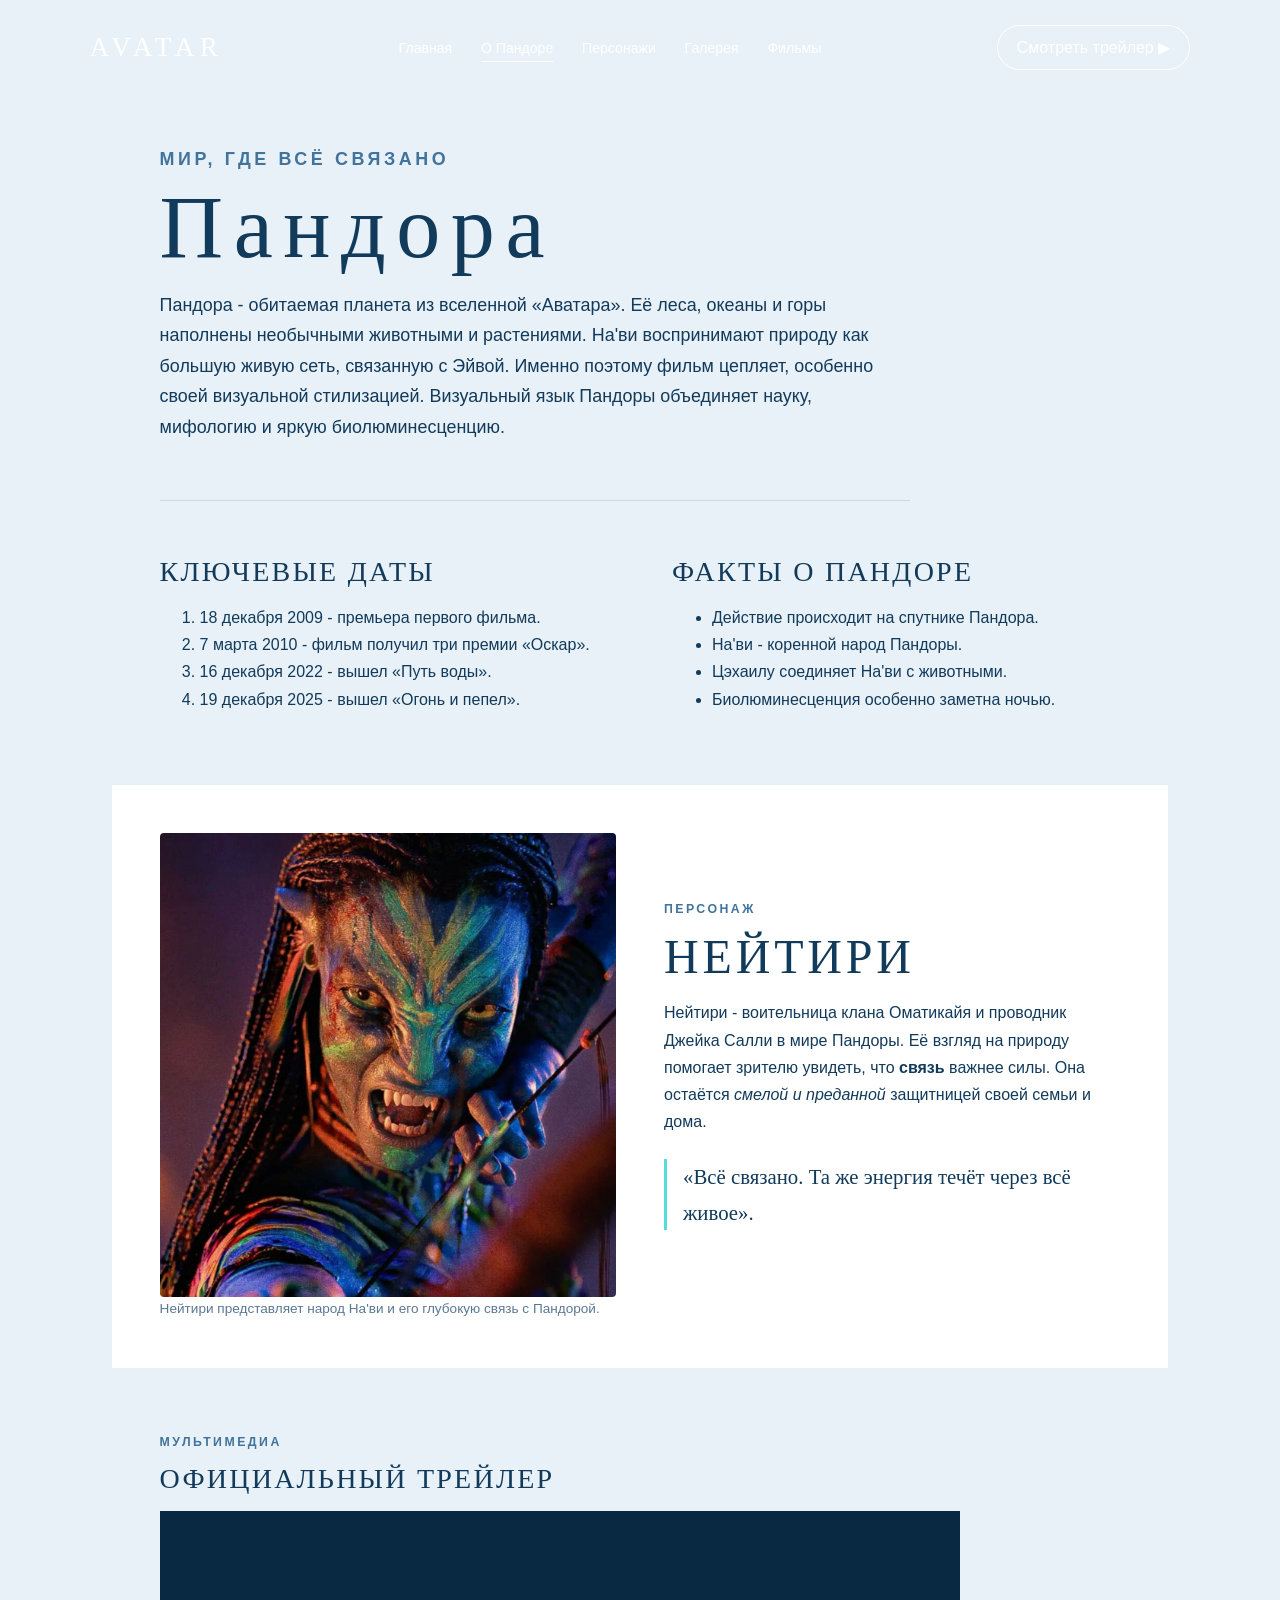
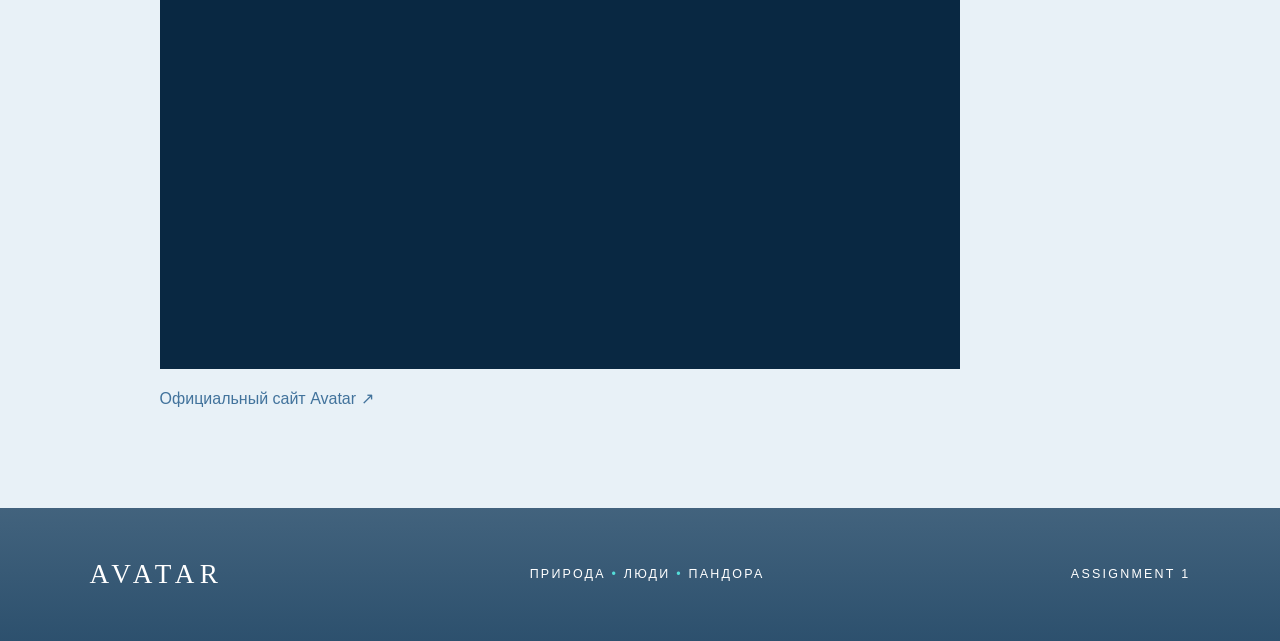
==== OneDrive/Desktop/Assignment_WEB_1_Kapizova_Aiya/about.html @ e0be304f "Initial commit" ====
<!doctype html>
<html lang="ru">
  <head>
    <meta charset="UTF-8" />
    <meta name="viewport" content="width=device-width, initial-scale=1.0" />
    <meta name="description" content="О фильме Аватар и персонаже Нейтири." />
    <title>Avatar | Мир Пандоры</title>
    <link rel="stylesheet" href="css/style.css" />
  </head>
  <body>
    <header class="site-header">
      <a class="brand" href="index.html">AVATAR</a>
      <nav aria-label="Основная навигация">
        <ul class="nav-list">
          <li><a href="index.html">Главная</a></li>
          <li>
            <a class="active" aria-current="page" href="about.html"
              >О Пандоре</a
            >
          </li>
          <li><a href="about.html#characters">Персонажи</a></li>
          <li><a href="index.html#gallery">Галерея</a></li>
          <li><a href="contact.html">Фильмы</a></li>
        </ul>
      </nav>
      <a class="nav-cta" href="about.html#trailer">Смотреть трейлер ▶</a>
    </header>
    <main class="inner-page">
      <section class="page-intro">
        <p class="eyebrow">Мир, где всё связано</p>
        <h1>Пандора</h1>
        <p>
          Пандора - обитаемая планета из вселенной «Аватара». Её леса, океаны и
          горы наполнены необычными животными и растениями. На'ви воспринимают
          природу как большую живую сеть, связанную с Эйвой. Именно поэтому
          фильм цепляет, особенно своей визуальной стилизацией. Визуальный язык
          Пандоры объединяет науку, мифологию и яркую биолюминесценцию.
        </p>
      </section>
      <div class="info-columns">
        <section>
          <h2>Ключевые даты</h2>
          <ol>
            <li>
              <time datetime="2009-12-18">18 декабря 2009</time> - премьера
              первого фильма.
            </li>
            <li>
              <time datetime="2010-03-07">7 марта 2010</time> - фильм получил
              три премии «Оскар».
            </li>
            <li>
              <time datetime="2022-12-16">16 декабря 2022</time> - вышел «Путь
              воды».
            </li>
            <li>
              <time datetime="2025-12-19">19 декабря 2025</time> - вышел «Огонь
              и пепел».
            </li>
          </ol>
        </section>
        <section>
          <h2>Факты о Пандоре</h2>
          <ul>
            <li>Действие происходит на спутнике Пандора.</li>
            <li>На'ви - коренной народ Пандоры.</li>
            <li>Цэхаилу соединяет На'ви с животными.</li>
            <li>Биолюминесценция особенно заметна ночью.</li>
          </ul>
        </section>
      </div>
      <section class="character-section" id="characters">
        <figure>
          <img
            src="./images/neitiri.jpg"
            alt="Оригинальный стилизованный портрет На'ви на фоне биолюминесцентного леса"
          />
          <figcaption>
            Нейтири представляет народ На'ви и его глубокую связь с Пандорой.
          </figcaption>
        </figure>
        <div>
          <p class="eyebrow">Персонаж</p>
          <h2>Нейтири</h2>
          <p>
            Нейтири - воительница клана Оматикайя и проводник Джейка Салли в
            мире Пандоры. Её взгляд на природу помогает зрителю увидеть, что
            <strong>связь</strong> важнее силы. Она остаётся
            <em>смелой и преданной</em> защитницей своей семьи и дома.
          </p>
          <blockquote>
            «Всё связано. Та же энергия течёт через всё живое».
          </blockquote>
        </div>
      </section>
      <section class="trailer-section" id="trailer">
        <p class="eyebrow">Мультимедиа</p>
        <h2>Официальный трейлер</h2>
        <div class="video-wrap">
          <iframe
            src="https://www.youtube-nocookie.com/embed/5PSNL1qE6VY"
            title="Официальный трейлер фильма Аватар"
            allowfullscreen
          ></iframe>
        </div>
        <p>
          <a
            class="text-link"
            href="https://www.avatar.com/"
            target="_blank"
            rel="noopener"
            >Официальный сайт Avatar ↗</a
          >
        </p>
      </section>
    </main>
    <footer class="site-footer">
      <a class="brand" href="index.html">AVATAR</a>
      <p>Природа <span>•</span> Люди <span>•</span> Пандора</p>
      <p>Assignment 1</p>
    </footer>
  </body>
</html>
---- OneDrive/Desktop/Assignment_WEB_1_Kapizova_Aiya/css/style.css ----
:root {
  --ink: #123a5b;
  --navy: rgb(9, 40, 66);
  --sky: hsl(205, 50%, 94%);
  --glow: #54ded9;
  --white: white;
}
* {
  box-sizing: border-box;
}
html {
  scroll-behavior: smooth;
}
body {
  margin: 0;
  background: var(--sky);
  color: var(--ink);
  font-family: Arial, Helvetica, sans-serif;
  font-size: 1rem;
  line-height: 1.7;
}
img {
  display: block;
  max-width: 100%;
}
a {
  color: inherit;
}
h1,
h2,
.brand {
  font-family: Georgia, "Times New Roman", serif;
  font-weight: 400;
}
h1 {
  font-size: clamp(3.8rem, 10vw, 7.5rem);
  letter-spacing: 0.12em;
  line-height: 0.95;
  margin: 0.65rem 0 1.3rem;
}
h2 {
  font-size: clamp(1.9rem, 4vw, 3rem);
  letter-spacing: 0.08em;
  line-height: 1.1;
  margin: 0 0 1rem;
  text-transform: uppercase;
}
.site-header {
  align-items: center;
  color: var(--white);
  display: flex;
  gap: 2rem;
  justify-content: space-between;
  left: 0;
  padding: 1.5rem 7%;
  position: absolute;
  right: 0;
  top: 0;
  z-index: 2;
}
.brand {
  font-size: 1.7rem;
  letter-spacing: 0.2em;
  text-decoration: none;
  white-space: nowrap;
}
.nav-list {
  display: flex;
  gap: 1.8rem;
  list-style: none;
  margin: 0;
  padding: 0;
}
.nav-list a {
  border-bottom: 1px solid transparent;
  font-size: 0.88rem;
  padding-bottom: 0.35rem;
  text-decoration: none;
  transition:
    color 0.2s,
    border-color 0.2s;
}
.nav-list a:hover,
.nav-list a:focus-visible,
.nav-list .active {
  border-color: var(--white);
  color: var(--white);
}
.nav-cta,
.outline-button {
  border: 1px solid currentColor;
  border-radius: 99px;
  padding: 0.5em 1.2em;
  text-decoration: none;
  transition:
    background-color 0.2s,
    transform 0.2s;
  white-space: nowrap;
}
.nav-cta:hover,
.nav-cta:focus-visible,
.outline-button:hover,
.outline-button:focus-visible {
  background: var(--white);
  color: var(--ink);
  transform: translateY(-2px);
}
.hero {
  background:
    linear-gradient(
      90deg,
      rgba(4, 26, 47, 0.85),
      rgba(8, 35, 58, 0.5) 48%,
      rgba(8, 35, 58, 0.08)
    ),
    #1c5277;
  color: var(--white);
  min-height: 70vh;
  overflow: hidden;
  padding: 11rem 7% 5rem;
  position: relative;
}
#welcome {
  isolation: isolate;
}
.hero-copy {
  max-width: 33rem;
  position: relative;
  z-index: 1;
}
.hero-copy p:not(.eyebrow) {
  font-size: 1.15rem;
  max-width: 29rem;
}
.hero-art {
  height: 100%;
  object-fit: cover;
  opacity: 0.83;
  position: absolute;
  right: 0;
  top: 0;
  width: 62%;
}
.eyebrow {
  font-size: 0.77rem;
  font-weight: bold;
  letter-spacing: 0.2em;
  margin: 0 0 0.7rem;
  text-transform: uppercase;
}
.primary-button,
button {
  background: var(--white);
  border: 0;
  border-radius: 99px;
  color: var(--ink);
  cursor: pointer;
  display: inline-block;
  font: inherit;
  margin-top: 1.2rem;
  padding: 0.8em 1.45em;
  text-decoration: none;
  transition:
    background-color 0.2s,
    box-shadow 0.2s,
    transform 0.2s;
}
.primary-button:hover,
.primary-button:focus-visible,
button:hover,
button:focus-visible {
  background: var(--glow);
  box-shadow: 0 0.5rem 1rem rgba(0, 0, 0, 0.18);
  transform: translateY(-2px);
}
.pillars {
  background: var(--white);
  display: grid;
  grid-template-columns: repeat(4, 1fr);
  padding: 3.5rem 7%;
}
.pillars article {
  border-right: 1px solid #c5d9e6;
  padding: 0 1.5rem;
  text-align: center;
}
.pillars article:last-child {
  border: 0;
}
.pillars h2 {
  font-family: Arial, Helvetica, sans-serif;
  font-size: 1rem;
  letter-spacing: 0.04em;
  margin-top: 0.8rem;
  text-transform: none;
}
.pillars p {
  color: #5b7893;
  font-size: 0.9rem;
  margin: 0;
}
.round-icon {
  align-items: center;
  border: 1px solid #42739c;
  border-radius: 50%;
  display: inline-flex;
  font-size: 1.5rem;
  height: 3.7rem;
  justify-content: center;
  width: 3.7rem;
}
.feature-section {
  align-items: center;
  display: grid;
  gap: 4rem;
  grid-template-columns: 1.2fr 0.8fr;
  margin: 0 auto;
  max-width: 1300px;
  padding: 5rem 7%;
}
.feature-section img {
  background: #123a5b;
  border-radius: 0.3rem;
  max-height: 420px;
  min-height: 320px;
  object-fit: cover;
  width: 100%;
}
.feature-section p {
  color: #5b7893;
  font-size: 1.08rem;
}
.quiet-list {
  color: #5b7893;
  padding-left: 1.3em;
}
.outline-button {
  display: inline-block;
  margin-top: 0.5rem;
}
.gallery-section {
  background: var(--white);
  padding: 3.5rem 7% 4.5rem;
}
.section-title {
  align-items: baseline;
  display: flex;
  justify-content: space-between;
}
.section-title a,
.text-link {
  color: #42739c;
  text-decoration: none;
}
.section-title a:hover,
.text-link:hover {
  text-decoration: underline;
}
.gallery-grid {
  display: grid;
  gap: 1rem;
  grid-template-columns: 1.3fr repeat(3, 1fr);
}
.gallery-grid img {
  border-radius: 0.25rem;
  height: 225px;
  object-fit: cover;
  width: 100%;
}
.inner-page {
  margin: 0 auto;
  max-width: 1140px;
  padding: 9rem 7% 5rem;
}
.inner-page .eyebrow {
  color: #42739c;
}
.page-intro {
  border-bottom: 1px solid #c5d9e6;
  max-width: 750px;
  padding-bottom: 2.5rem;
}
.page-intro h1 {
  color: var(--ink);
  font-size: clamp(3rem, 7vw, 5.5rem);
}
.page-intro p {
  font-size: 1.12rem;
}
.info-columns {
  display: grid;
  gap: 4rem;
  grid-template-columns: 1fr 1fr;
  margin: 3.5rem 0;
}
.info-columns h2,
.form-section h2,
.trailer-section h2 {
  font-size: 1.75rem;
}
.character-section {
  align-items: center;
  background: var(--white);
  display: grid;
  gap: 3rem;
  grid-template-columns: 1fr 1fr;
  margin: 3rem -5% 4rem;
  padding: 3rem 5%;
}
.character-section figure {
  margin: 0;
}
.character-section img {
  background: var(--navy);
  border-radius: 0.25rem;
  width: 100%;
}
.character-section figcaption,
.quote-source,
.media-label {
  color: #5b7893;
  font-size: 0.85rem;
}
.character-section blockquote {
  border-left: 3px solid var(--glow);
  font-family: Georgia, "Times New Roman", serif;
  font-size: 1.3rem;
  margin: 1.5rem 0;
  padding-left: 1rem;
}
.trailer-section {
  max-width: 800px;
}
.video-wrap {
  aspect-ratio: 16 / 9;
  background: var(--navy);
}
.video-wrap iframe {
  border: 0;
  height: 100%;
  width: 100%;
}
.table-wrap {
  margin: 3rem 0;
  overflow-x: auto;
}
table {
  border-collapse: collapse;
  min-width: 720px;
  width: 100%;
}
caption {
  font-family: Georgia, "Times New Roman", serif;
  font-size: 1.4rem;
  margin-bottom: 0.8rem;
  text-align: left;
}
th,
td {
  border-bottom: 1px solid #c5d9e6;
  padding: 0.85rem;
  text-align: left;
}
thead,
tfoot {
  background: var(--navy);
  color: var(--white);
}
tbody tr:nth-child(even) {
  background: var(--white);
}
tbody tr:hover {
  background: #d7f8f5;
}
.form-section {
  background: var(--white);
  margin: 4rem 0 0;
  padding: 2.5rem;
}
form {
  border: 1px solid #b5cfdf;
  padding: 1.3rem;
}
fieldset {
  border: 1px solid #b5cfdf;
  padding: 1rem;
}
legend {
  font-weight: bold;
  padding: 0 0.35rem;
}
.form-grid {
  display: grid;
  gap: 0 1.2rem;
  grid-template-columns: 1fr 1fr;
}
.form-grid p {
  margin: 0.55rem 0;
}
label {
  display: block;
  font-weight: bold;
}
input,
textarea {
  border: 1px solid #97b8ce;
  border-radius: 0.2rem;
  font: inherit;
  padding: 0.55em;
  width: 100%;
}
input[type="color"] {
  height: 2.6rem;
  padding: 0.15rem;
}
input[type="checkbox"],
input[type="radio"] {
  accent-color: #197e96;
  margin-right: 0.35rem;
  width: auto;
}
input:focus,
textarea:focus,
a:focus,
button:focus {
  outline: 3px solid #31bdb7;
  outline-offset: 3px;
}
.choice-group {
  margin: 1.1rem 0;
}
.choice-group label,
.checkbox-line label {
  display: inline-block;
  font-weight: normal;
  margin-right: 1rem;
}
.site-footer {
  align-items: center;
  background:
    linear-gradient(rgba(14, 54, 87, 0.76), rgba(14, 54, 87, 0.86)),
    url("../images/pandora-night.svg") center / cover;
  color: var(--white);
  display: flex;
  gap: 2rem;
  justify-content: space-between;
  padding: 2.7rem 7%;
}
.site-footer p {
  font-size: 0.78rem;
  letter-spacing: 0.18em;
  margin: 0;
  text-transform: uppercase;
}
.site-footer span {
  color: var(--glow);
}
@media (max-width: 900px) {
  .site-header {
    flex-wrap: wrap;
  }
  .nav-list {
    gap: 0.8rem;
    order: 3;
  }
  .hero-art {
    opacity: 0.35;
    width: 100%;
  }
  .pillars {
    grid-template-columns: repeat(2, 1fr);
    row-gap: 2rem;
  }
  .pillars article:nth-child(2) {
    border-right: 0;
  }
  .feature-section,
  .character-section {
    grid-template-columns: 1fr;
  }
  .gallery-grid {
    grid-template-columns: repeat(2, 1fr);
  }
  .gallery-grid img {
    height: 200px;
  }
}
@media (max-width: 600px) {
  .site-header {
    padding: 1.2rem 5%;
  }
  .nav-cta {
    display: none;
  }
  .nav-list {
    flex-wrap: wrap;
  }
  .hero,
  .inner-page {
    padding-left: 5%;
    padding-right: 5%;
  }
  .hero {
    min-height: 650px;
    padding-top: 12rem;
  }
  .pillars {
    grid-template-columns: 1fr;
    padding-left: 5%;
    padding-right: 5%;
  }
  .pillars article,
  .pillars article:nth-child(2) {
    border-bottom: 1px solid #c5d9e6;
    border-right: 0;
    padding-bottom: 1.5rem;
  }
  .pillars article:last-child {
    border-bottom: 0;
  }
  .feature-section {
    gap: 2rem;
    padding-left: 5%;
    padding-right: 5%;
  }
  .info-columns,
  .form-grid {
    grid-template-columns: 1fr;
  }
  .character-section {
    margin-left: -1%;
    margin-right: -1%;
  }
  .gallery-section {
    padding-left: 5%;
    padding-right: 5%;
  }
  .site-footer {
    align-items: flex-start;
    flex-direction: column;
  }
}
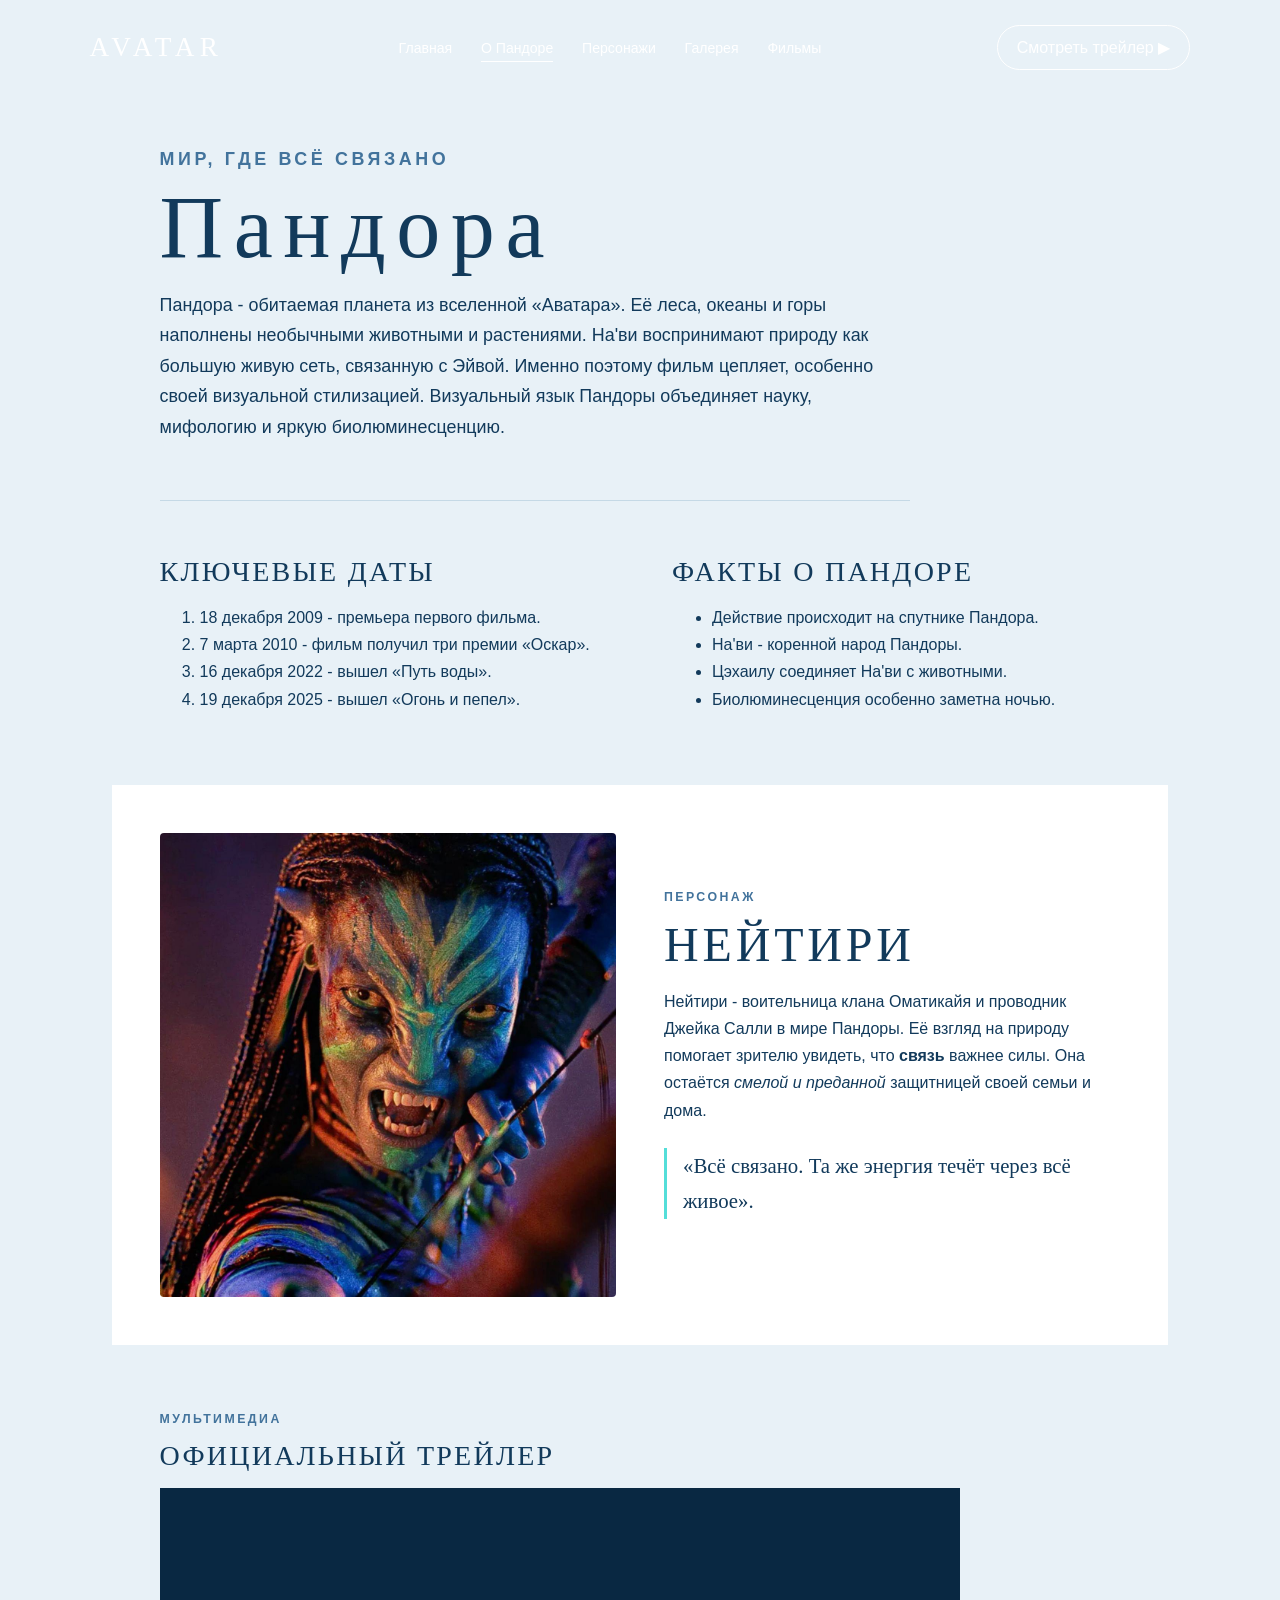
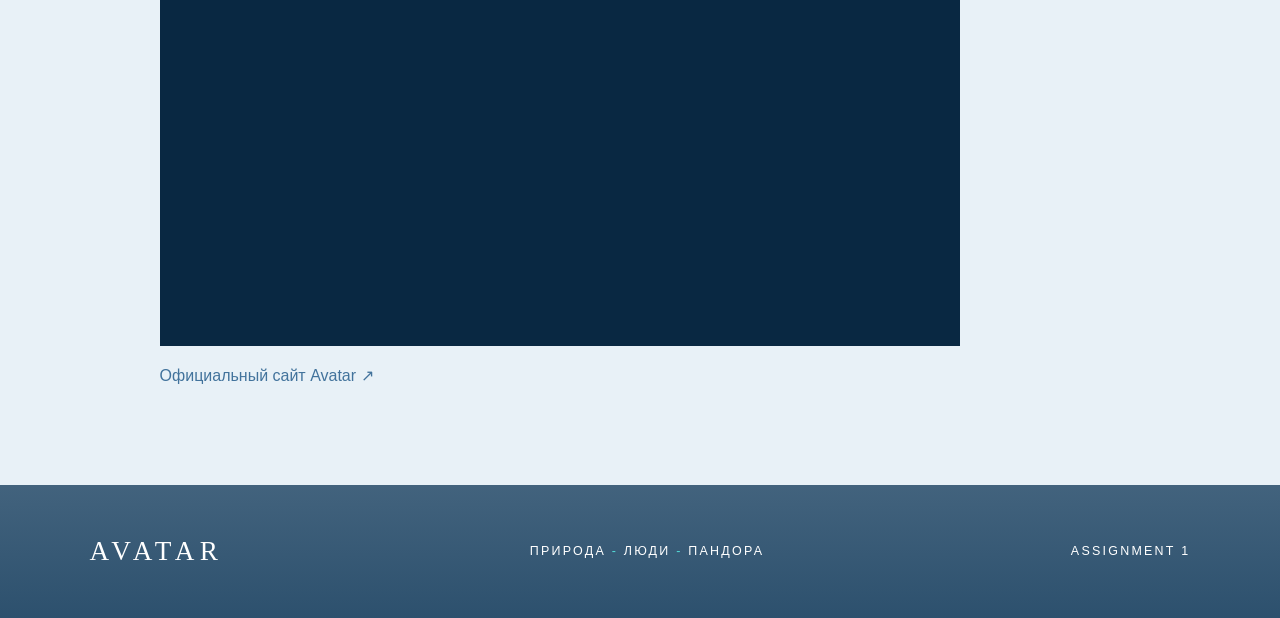
==== commit 3bddda87: "new commit" ====
--- a/OneDrive/Desktop/Assignment_WEB_1_Kapizova_Aiya/about.html
+++ b/OneDrive/Desktop/Assignment_WEB_1_Kapizova_Aiya/about.html
@@ -3,7 +3,7 @@
   <head>
     <meta charset="UTF-8" />
     <meta name="viewport" content="width=device-width, initial-scale=1.0" />
-    <meta name="description" content="О фильме Аватар и персонаже Нейтири." />
+    <meta name="description" content="О фильме" />
     <title>Avatar | Мир Пандоры</title>
     <link rel="stylesheet" href="css/style.css" />
   </head>
@@ -75,9 +75,6 @@
             src="./images/neitiri.jpg"
             alt="Оригинальный стилизованный портрет На'ви на фоне биолюминесцентного леса"
           />
-          <figcaption>
-            Нейтири представляет народ На'ви и его глубокую связь с Пандорой.
-          </figcaption>
         </figure>
         <div>
           <p class="eyebrow">Персонаж</p>
@@ -116,7 +113,7 @@
     </main>
     <footer class="site-footer">
       <a class="brand" href="index.html">AVATAR</a>
-      <p>Природа <span>•</span> Люди <span>•</span> Пандора</p>
+      <p>Природа <span>-</span> Люди <span>-</span> Пандора</p>
       <p>Assignment 1</p>
     </footer>
   </body>
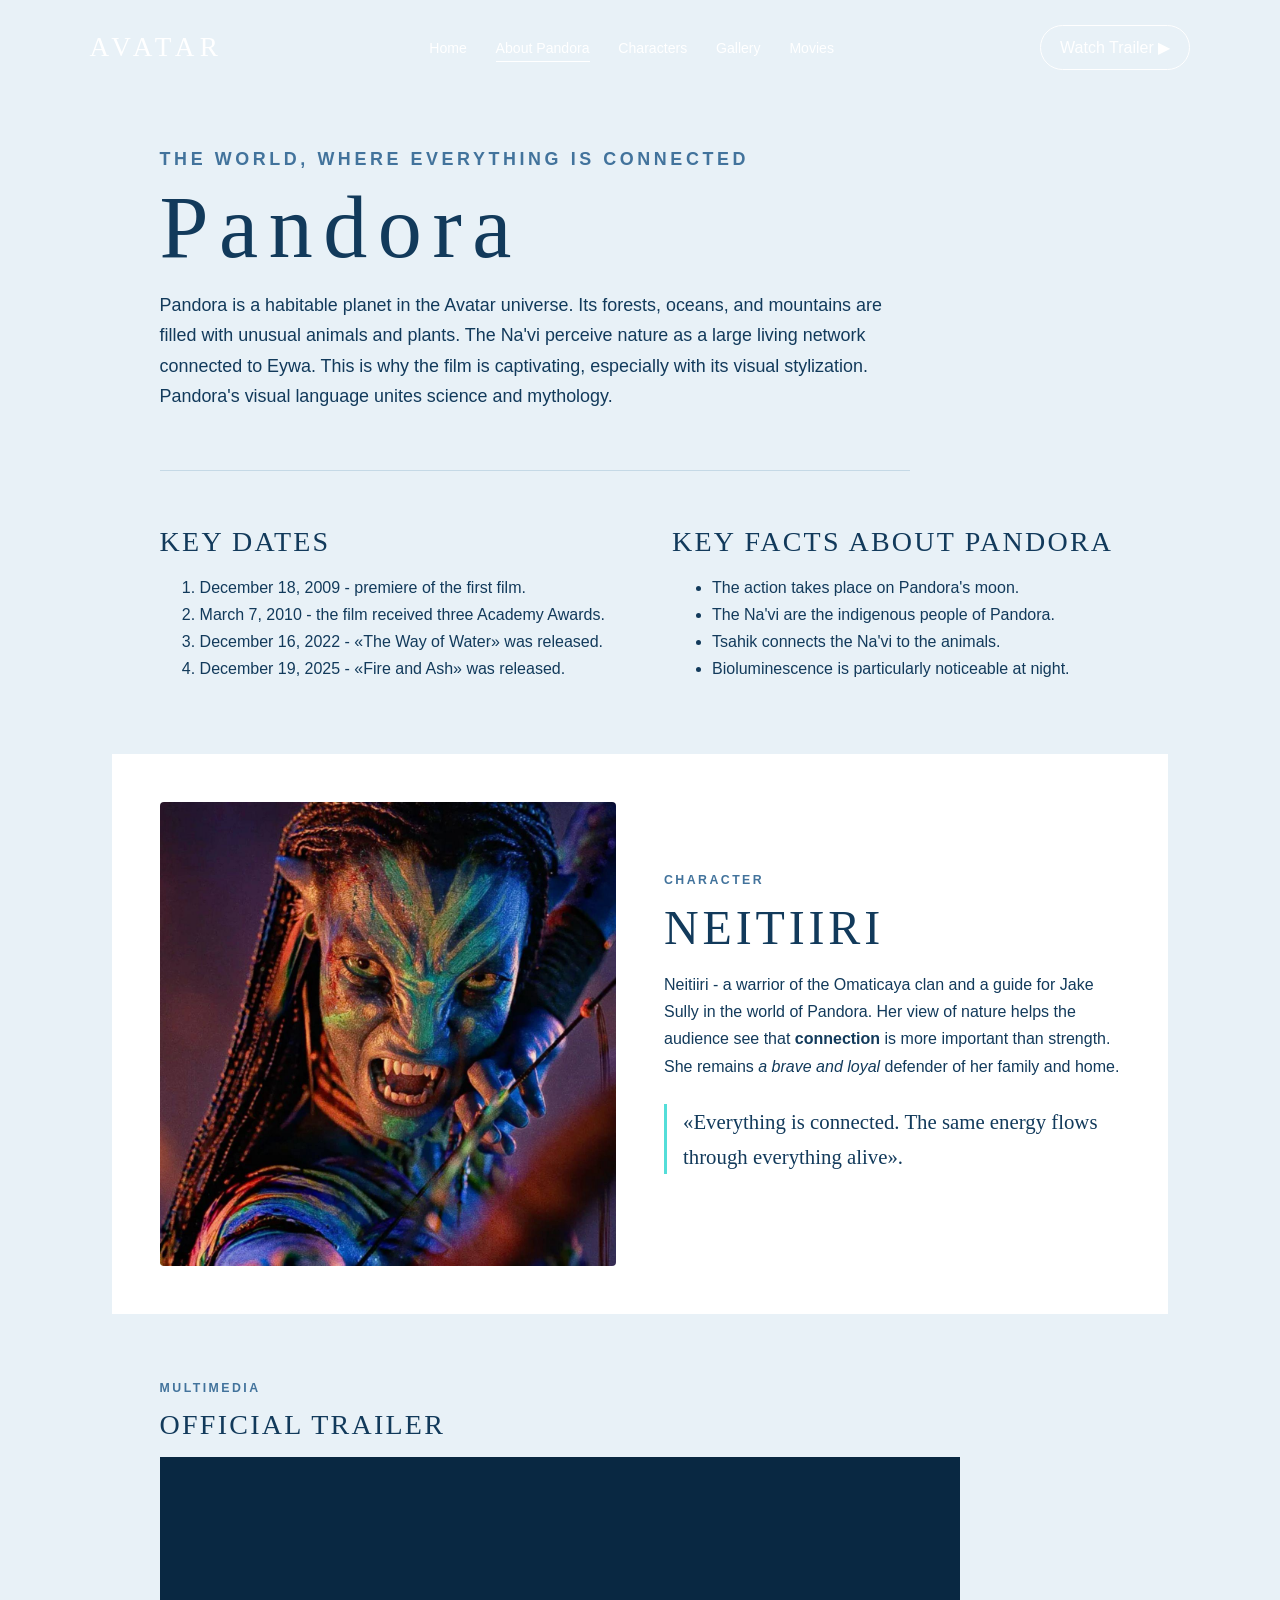
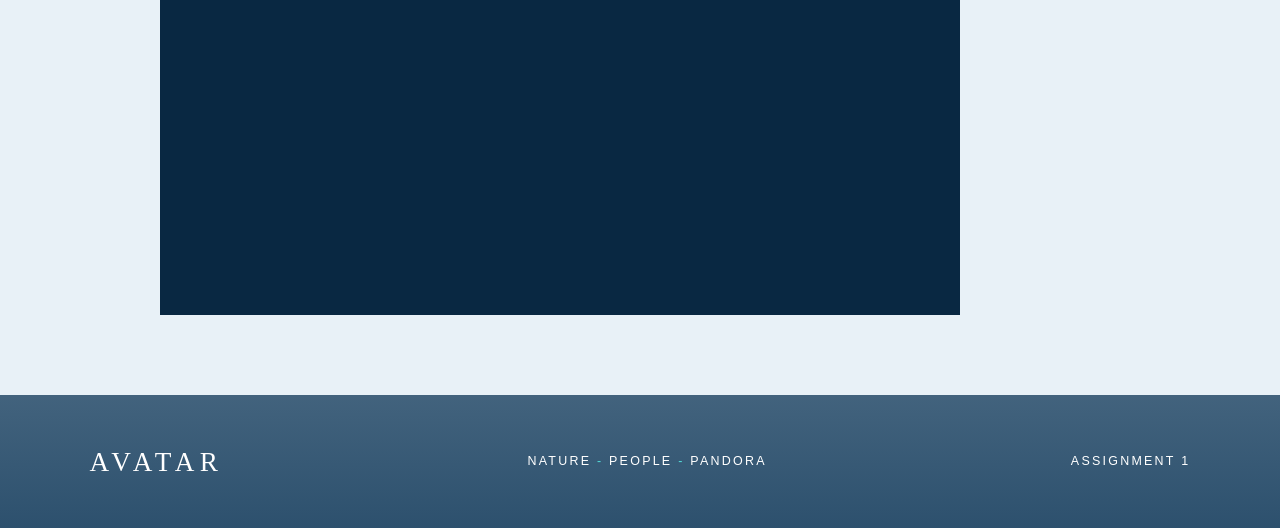
==== commit 1537995c: "new commit" ====
--- a/OneDrive/Desktop/Assignment_WEB_1_Kapizova_Aiya/about.html
+++ b/OneDrive/Desktop/Assignment_WEB_1_Kapizova_Aiya/about.html
@@ -4,7 +4,7 @@
     <meta charset="UTF-8" />
     <meta name="viewport" content="width=device-width, initial-scale=1.0" />
     <meta name="description" content="О фильме" />
-    <title>Avatar | Мир Пандоры</title>
+    <title>Avatar | The World Of Pandora</title>
     <link rel="stylesheet" href="css/style.css" />
   </head>
   <body>
@@ -12,60 +12,60 @@
       <a class="brand" href="index.html">AVATAR</a>
       <nav aria-label="Основная навигация">
         <ul class="nav-list">
-          <li><a href="index.html">Главная</a></li>
+          <li><a href="index.html">Home</a></li>
           <li>
             <a class="active" aria-current="page" href="about.html"
-              >О Пандоре</a
+              >About Pandora</a
             >
           </li>
-          <li><a href="about.html#characters">Персонажи</a></li>
-          <li><a href="index.html#gallery">Галерея</a></li>
-          <li><a href="contact.html">Фильмы</a></li>
+          <li><a href="about.html#characters">Characters</a></li>
+          <li><a href="index.html#gallery">Gallery</a></li>
+          <li><a href="contact.html">Movies</a></li>
         </ul>
       </nav>
-      <a class="nav-cta" href="about.html#trailer">Смотреть трейлер ▶</a>
+      <a class="nav-cta" href="about.html#trailer">Watch Trailer ▶</a>
     </header>
     <main class="inner-page">
       <section class="page-intro">
-        <p class="eyebrow">Мир, где всё связано</p>
-        <h1>Пандора</h1>
+        <p class="eyebrow">The World, Where Everything Is Connected</p>
+        <h1>Pandora</h1>
         <p>
-          Пандора - обитаемая планета из вселенной «Аватара». Её леса, океаны и
-          горы наполнены необычными животными и растениями. На'ви воспринимают
-          природу как большую живую сеть, связанную с Эйвой. Именно поэтому
-          фильм цепляет, особенно своей визуальной стилизацией. Визуальный язык
-          Пандоры объединяет науку, мифологию и яркую биолюминесценцию.
+          Pandora is a habitable planet in the Avatar universe. Its forests,
+          oceans, and mountains are filled with unusual animals and plants. The
+          Na'vi perceive nature as a large living network connected to Eywa.
+          This is why the film is captivating, especially with its visual
+          stylization. Pandora's visual language unites science and mythology.
         </p>
       </section>
       <div class="info-columns">
         <section>
-          <h2>Ключевые даты</h2>
+          <h2>Key Dates</h2>
           <ol>
             <li>
-              <time datetime="2009-12-18">18 декабря 2009</time> - премьера
-              первого фильма.
+              <time datetime="2009-12-18">December 18, 2009</time> - premiere of
+              the first film.
             </li>
             <li>
-              <time datetime="2010-03-07">7 марта 2010</time> - фильм получил
-              три премии «Оскар».
+              <time datetime="2010-03-07">March 7, 2010</time> - the film
+              received three Academy Awards.
             </li>
             <li>
-              <time datetime="2022-12-16">16 декабря 2022</time> - вышел «Путь
-              воды».
+              <time datetime="2022-12-16">December 16, 2022</time> - «The Way of
+              Water» was released.
             </li>
             <li>
-              <time datetime="2025-12-19">19 декабря 2025</time> - вышел «Огонь
-              и пепел».
+              <time datetime="2025-12-19">December 19, 2025</time> - «Fire and
+              Ash» was released.
             </li>
           </ol>
         </section>
         <section>
-          <h2>Факты о Пандоре</h2>
+          <h2>Key Facts About Pandora</h2>
           <ul>
-            <li>Действие происходит на спутнике Пандора.</li>
-            <li>На'ви - коренной народ Пандоры.</li>
-            <li>Цэхаилу соединяет На'ви с животными.</li>
-            <li>Биолюминесценция особенно заметна ночью.</li>
+            <li>The action takes place on Pandora's moon.</li>
+            <li>The Na'vi are the indigenous people of Pandora.</li>
+            <li>Tsahik connects the Na'vi to the animals.</li>
+            <li>Bioluminescence is particularly noticeable at night.</li>
           </ul>
         </section>
       </div>
@@ -77,43 +77,38 @@
           />
         </figure>
         <div>
-          <p class="eyebrow">Персонаж</p>
-          <h2>Нейтири</h2>
+          <p class="eyebrow">Character</p>
+          <h2>Neitiiri</h2>
           <p>
-            Нейтири - воительница клана Оматикайя и проводник Джейка Салли в
-            мире Пандоры. Её взгляд на природу помогает зрителю увидеть, что
-            <strong>связь</strong> важнее силы. Она остаётся
-            <em>смелой и преданной</em> защитницей своей семьи и дома.
+            Neitiiri - a warrior of the Omaticaya clan and a guide for Jake
+            Sully in the world of Pandora. Her view of nature helps the audience
+            see that
+            <strong>connection</strong> is more important than strength. She
+            remains
+
+            <em>a brave and loyal</em> defender of her family and home.
           </p>
           <blockquote>
-            «Всё связано. Та же энергия течёт через всё живое».
+            «Everything is connected. The same energy flows through everything
+            alive».
           </blockquote>
         </div>
       </section>
       <section class="trailer-section" id="trailer">
-        <p class="eyebrow">Мультимедиа</p>
-        <h2>Официальный трейлер</h2>
+        <p class="eyebrow">Multimedia</p>
+        <h2>Official Trailer</h2>
         <div class="video-wrap">
           <iframe
             src="https://www.youtube-nocookie.com/embed/5PSNL1qE6VY"
-            title="Официальный трейлер фильма Аватар"
+            title="Official Trailer for Avatar"
             allowfullscreen
           ></iframe>
         </div>
-        <p>
-          <a
-            class="text-link"
-            href="https://www.avatar.com/"
-            target="_blank"
-            rel="noopener"
-            >Официальный сайт Avatar ↗</a
-          >
-        </p>
       </section>
     </main>
     <footer class="site-footer">
       <a class="brand" href="index.html">AVATAR</a>
-      <p>Природа <span>-</span> Люди <span>-</span> Пандора</p>
+      <p>Nature <span>-</span> People <span>-</span> Pandora</p>
       <p>Assignment 1</p>
     </footer>
   </body>
